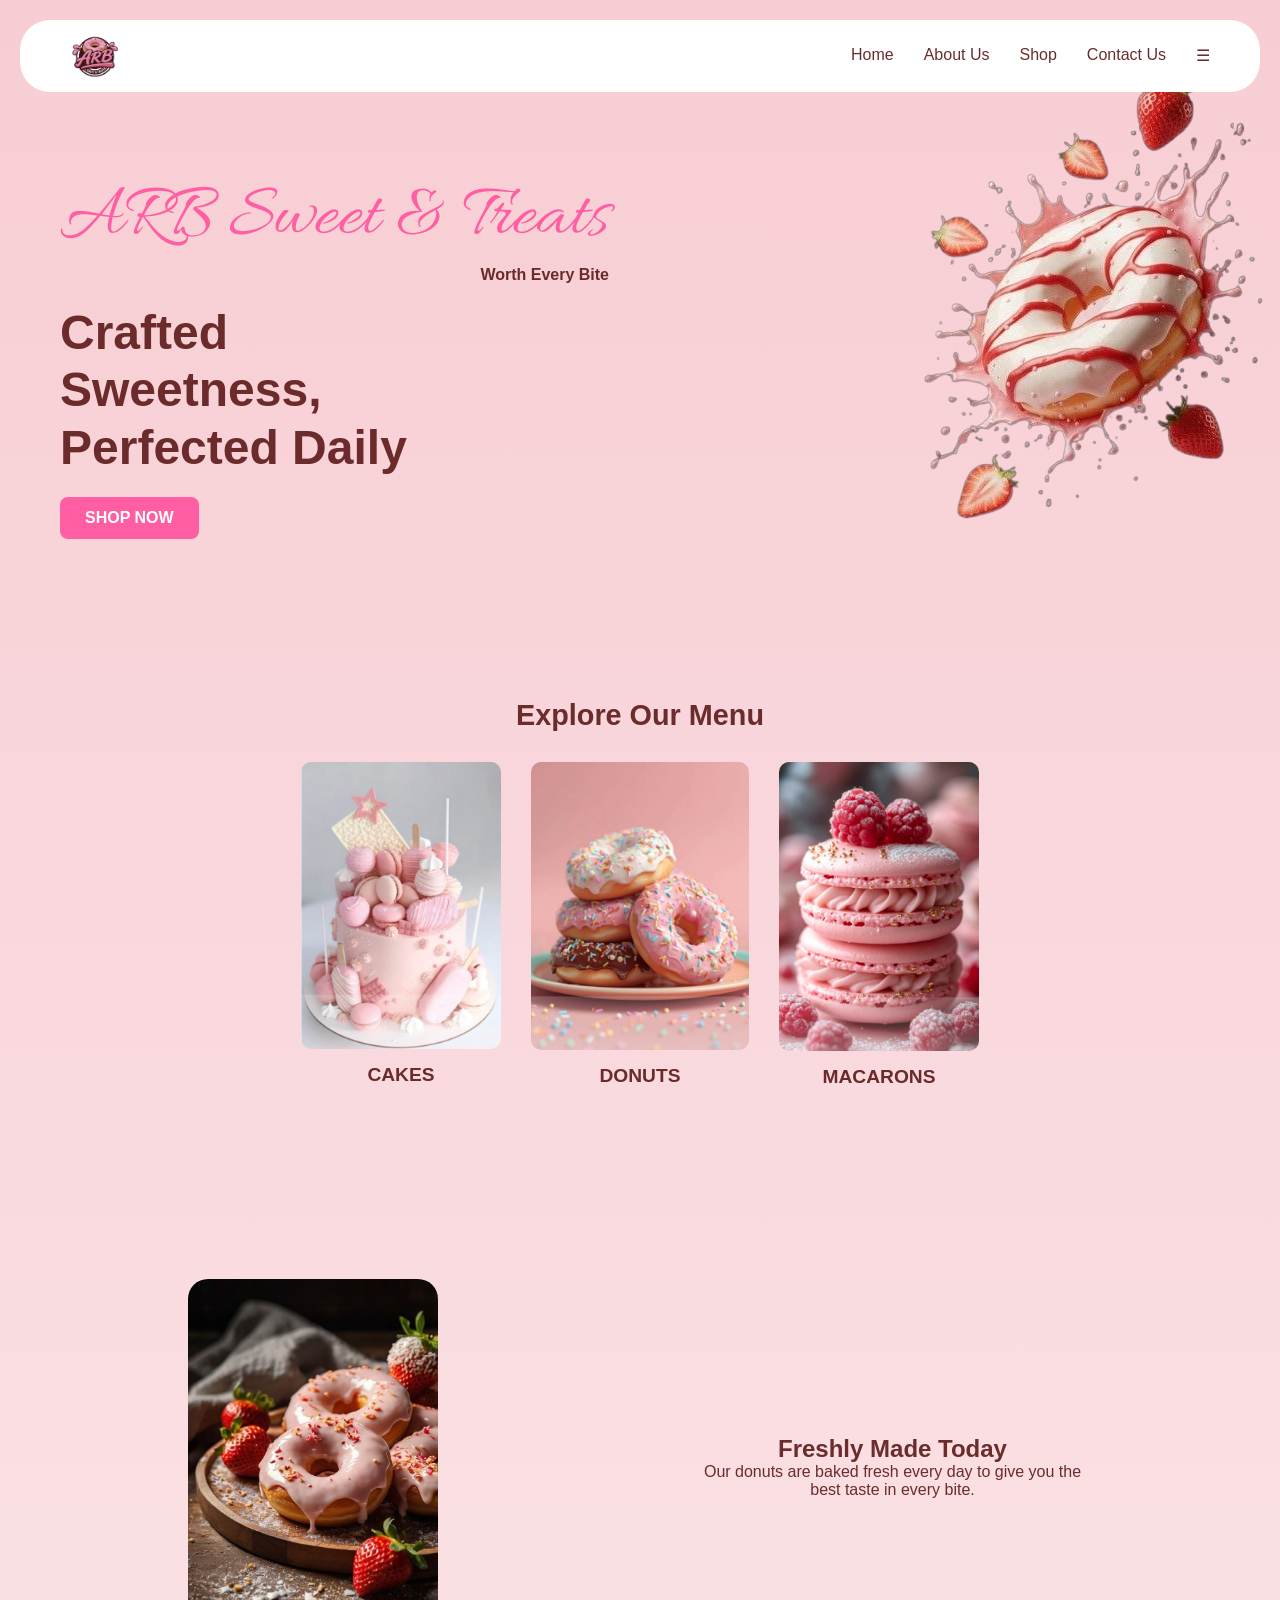
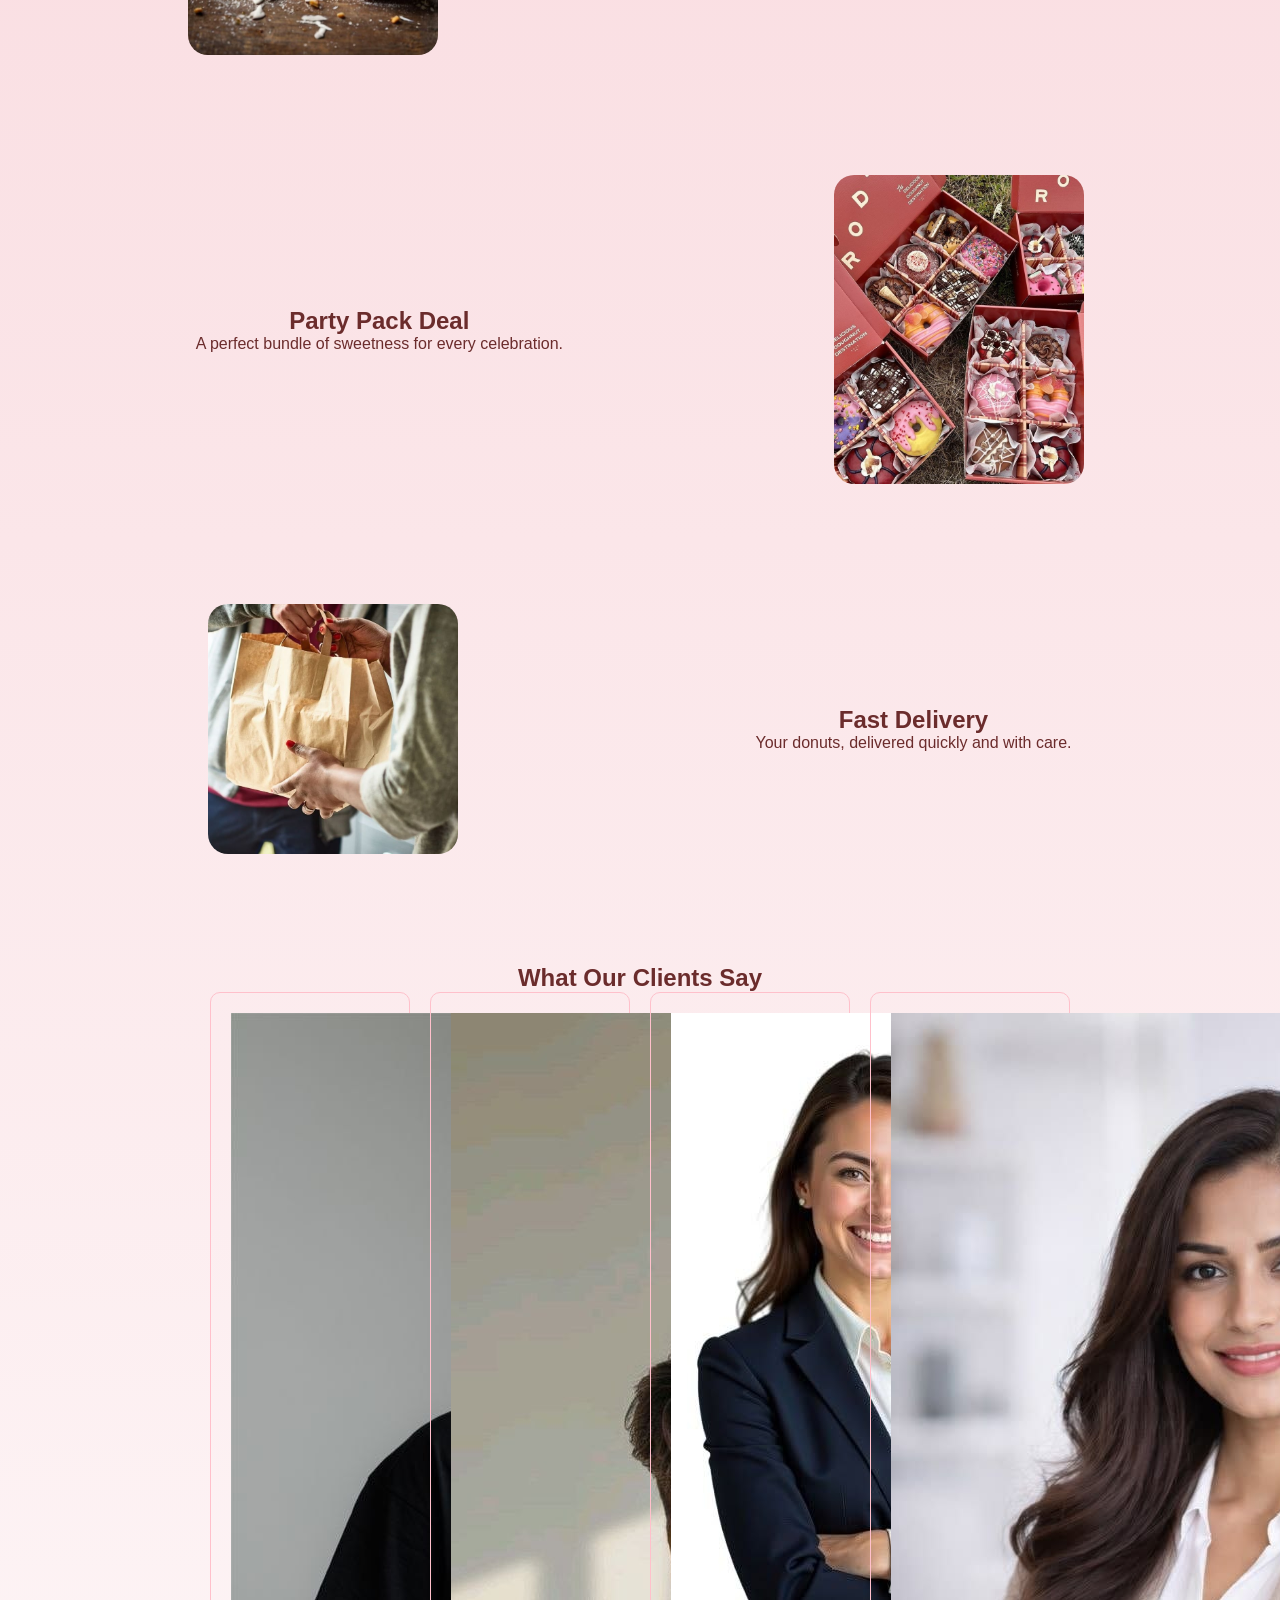
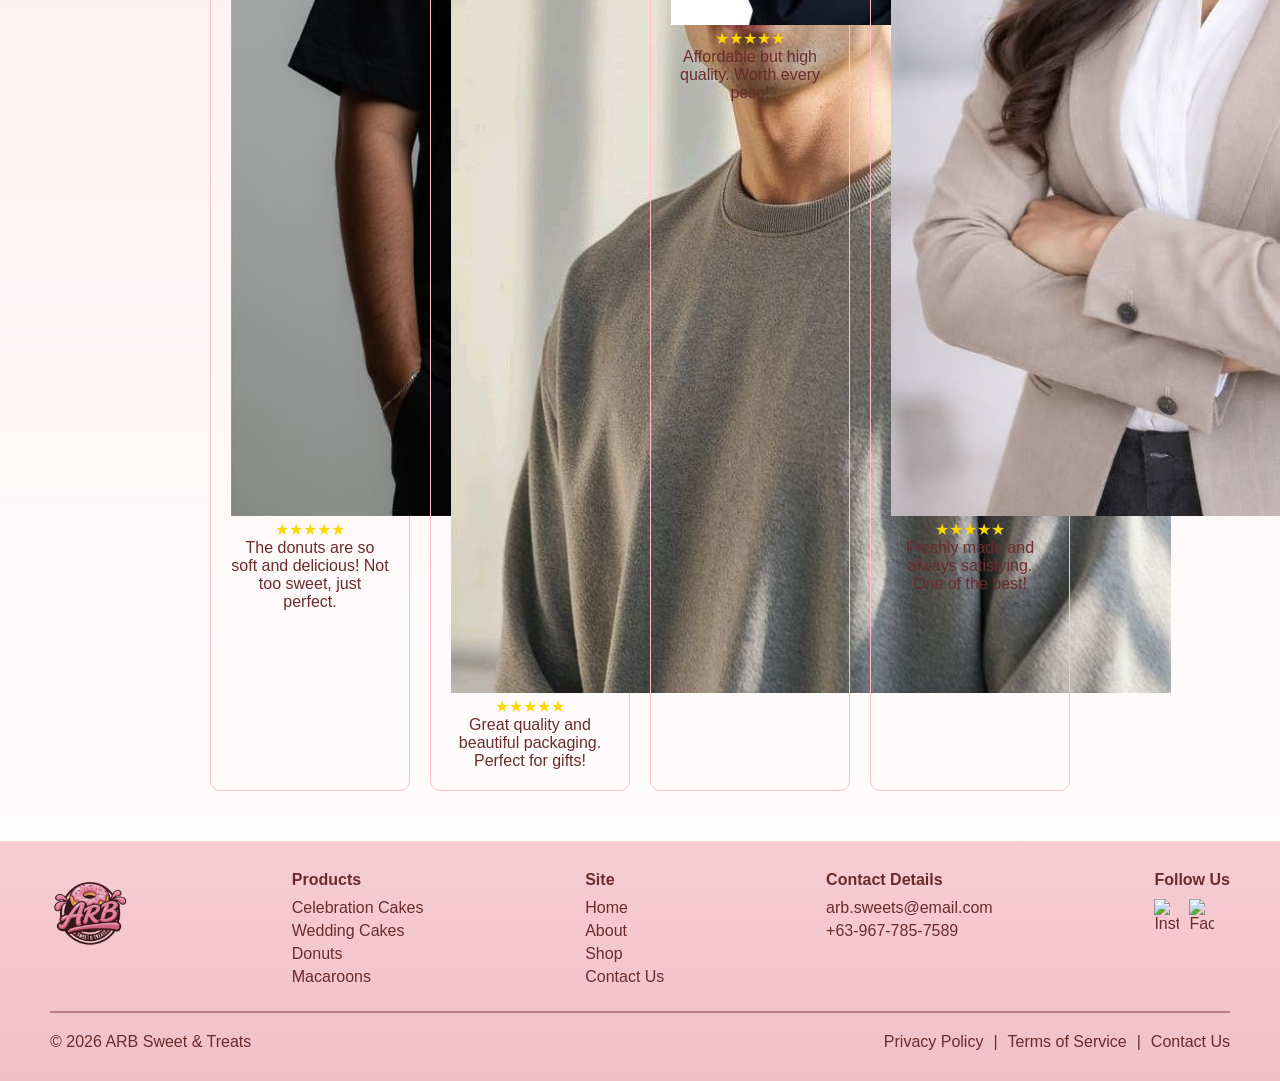
==== index.html @ 2cc2106b "Add files via upload" ====
<!DOCTYPE html>
<html lang="en">
<head>
<meta charset="UTF-8">
<meta name="viewport" content="width=device-width, initial-scale=1.0">
<title>ARB Sweet & Treats</title>
<link href="https://fonts.googleapis.com/css2?family=Allura&family=Poppins:wght@300;400;600;700&display=swap" rel="stylesheet">
<link rel="stylesheet" href="style.css">
</head>
<body>
<nav>
    <img src="Logo-2-.png" class="log">
    <ul>
        <li>Home</li>
        <li>About Us</li>
        <li>Shop</li>
        <li>Contact Us</li>
        <li>☰</li>
    </ul>
</nav>
<section class="hero">
    <div class="hero-text">
    <div class="logo-text">ARB Sweet & Treats</div>
    <div class="tagline">Worth Every Bite</div>
    <div class="main-text">
      Crafted<br>
      Sweetness,<br>
      Perfected Daily
    </div>
    <a href="#" class="btn">SHOP NOW</a>
  </div>
  
</section>
<section class="menu">
    <h2>Explore Our Menu</h2>
    <div class="menu-items">
    <div class="cek">
    <a href="cake.html">
    <img src="cek.png" alt="Cakes">
    </a>
    <p style="margin-top:10px; font-weight:600; color:#6b2b2b;">CAKES</p>
    <a style="display:inline-block; margin-top:10px; padding:8px 16px; background:#ff5fa200; color:white; border-radius:6px; text-decoration:none;"></a>
    </div>
    <div class="card">
    <a href="donuts.html">
        <img src="donut.png" alt="Donuts">
    </a>
    <p style="margin-top:10px; font-weight:600; color:#6b2b2b;">DONUTS</p>
    <a style="display:inline-block; margin-top:10px; padding:8px 16px; background:#ff5fa200; color:white; border-radius:6px; text-decoration:none;"></a>
    </div>
    <div class="mac">
    <a href="macarons.html">
        <img src="Macaron.png" alt="Macarons">
    </a>
    <p style="margin-top:10px; font-weight:600; color:#6b2b2b;">MACARONS</p>
    <a style="display:inline-block; margin-top:10px; padding:8px 16px; background:#ff5fa200; color:white; border-radius:6px; text-decoration:none;"></a>
    </div>
</section>
<section class="section">
    <img src="freshdonut.jpg">
    <div class="section-text">
        <h1>Freshly Made Today</h1>
        <p>Our donuts are baked fresh every day to give you the best taste in every bite.</p>
    </div>
</section>
<section class="section">
    <div class="section-text">
        <h1>Party Pack Deal</h1>
        <p>A perfect bundle of sweetness for every celebration.</p>
    </div>
    <img src="moredonats.jpg">
</section>
<section class="section">
    <img src="Delivery.jpg">
    <div class="section-text">
        <h1>Fast Delivery</h1>
        <p>Your donuts, delivered quickly and with care.</p>
    </div>
</section>
<section class="reviews">
    <h2>What Our Clients Say</h2>
    <div class="review-cards">
        <div class="review">
            <img src="review1.jpg" class="">
            <div class="stars">★★★★★</div>
            <p>The donuts are so soft and delicious! Not too sweet, just perfect.</p>
        </div>
        <div class="review">
            <img src="review2.jpg">
            <div class="stars">★★★★★</div>
            <p>Great quality and beautiful packaging. Perfect for gifts!</p>
        </div>
        <div class="review">
            <img src="review3.jpg">
            <div class="stars">★★★★★</div>
            <p>Affordable but high quality. Worth every peso!</p>
        </div>
        <div class="review">
            <img src="review4.jpg">
            <div class="stars">★★★★★</div>
            <p>Freshly made and always satisfying. One of the best!</p>
        </div>
    </div>
</section>
<footer class="footer">
    <div class="footer-container">
        <div class="footer-logo">
            <img src="Logo-2-.png" alt="ARB Logo">
        </div>
        <div class="footer-col">
            <h4>Products</h4>
            <p>Celebration Cakes</p>
            <p>Wedding Cakes</p>
            <p>Donuts</p>
            <p>Macaroons</p>
        </div>
        <div class="footer-col">
            <h4>Site</h4>
            <p>Home</p>
            <p>About</p>
            <p>Shop</p>
            <p>Contact Us</p>
        </div>
        <div class="footer-col">
            <h4>Contact Details</h4>
            <p>arb.sweets@email.com</p>
            <p>+63-967-785-7589</p>
        </div>
        <div class="footer-col">
            <h4>Follow Us</h4>
            <div class="social-icons">
                <img src="instagram.png" alt="Instagram">
                <img src="facebook.png" alt="Facebook">
            </div>
        </div>
    </div>
    <hr>
    <div class="footer-bottom">
        <p>© 2026 ARB Sweet & Treats</p>
        <div class="links">
            <span>Privacy Policy</span>
            <span>|</span>
            <span>Terms of Service</span>
            <span>|</span>
            <span>Contact Us</span>
        </div>
    </div>
</footer>
</body>
</html>
---- style.css ----
*{
    margin:0;
    padding:0;
    box-sizing:border-box;
    font-family: 'Segoe UI', sans-serif;
}

body{
    color:#6b2c2c;
    background-image: url(Donat.png ), linear-gradient(#f7cdd3, #ffffff);
    background-repeat: no-repeat;
    background-size: auto;
    background-position-x: right;
}
.move{
    position: left;
    
}
nav{
    position: sticky;
    top: 0;
    z-index: 1000;

    display:flex;
    justify-content:space-between;
    align-items:center;
    padding:10px 50px;
    background:white;
    border-radius:30px;
    margin:20px;
}

nav ul{
    display:flex;
    list-style:none;
    gap:30px;
}

nav ul li{
    cursor:pointer;
}
.log {
    width: 50px;
}

.hero{
  display:flex;
  align-items:center;
  justify-content:space-between;
  padding:60px 60px;
}

.hero-text{
  max-width:50%;
}

.logo-text{
  font-family:'Allura',cursive;
  font-size:75px;
  color:#ff5fa2;
}

.tagline{
  color:#6b2b2b;
  font-weight:600;
  margin-bottom:20px;
  text-align: right;
}

.btn {
    display:inline-block;
  margin-top:20px;
  padding:12px 25px;
  background:#ff5fa2;
  color:white;
  border-radius:8px;
  text-decoration:none;
  font-weight:600;
}

.main-text{
  font-size:48px;
  font-weight:700;
  color:#6b2b2b;
  line-height:1.2;
}

.menu{
    text-align:center;
    padding: 100px;
    font-size: larger;
}

.menu h2{
    margin-bottom:30px;
}

.menu-items{
    display:flex;
    justify-content:center;
    gap:30px;
}
.cek {
    width: 200px;
}
.cek img{
    width: 100%;
    border-radius: 10px;
}
.card{
    width:218px;
}

.card img{
    width:100%;
    border-radius:10px;
}
.mac {
    width: 200px;
}
.mac img {
    width: 100%;
    border-radius: 10px;
}

.stars{
    color: gold;
}
.section{
    display:flex;
    align-items:center;
    justify-content:space-around;
    padding:60px;
}

.section img{
    width:250px;
    border-radius:20px;
}

.section-text{
    max-width:400px;
    text-align:center;
}

.reviews{
    text-align:center;
    padding:50px;
}

.review-cards{
    display:flex;
    justify-content:center;
    gap:20px;
}

.review{
    border:1px solid pink;
    padding:20px;
    border-radius:10px;
    width:200px;
}

.footer{
    background: linear-gradient(#f7cdd3, #f1bfc7);
    padding: 30px 50px;
    color: #6b2c2c;
    font-family: 'Segoe UI', sans-serif;
}

.footer-container{
    display: flex;
    justify-content: space-between;
    align-items: flex-start;
    flex-wrap: wrap;
    gap: 30px;
}

.footer-logo img{
    width: 80px;
}

.footer-col h4{
    margin-bottom: 10px;
    font-size: 16px;
}

.footer-col p{
    margin: 5px 0;
    cursor: pointer;
}

.footer-col p:hover{
    text-decoration: underline;
}

.social-icons{
    display: flex;
    gap: 10px;
}

.social-icons img{
    width: 25px;
    cursor: pointer;
}

footer hr{
    margin: 20px 0;
    border: 0.5px solid #b87c84;
}

.footer-bottom{
    display: flex;
    justify-content: space-between;
    align-items: center;
    flex-wrap: wrap;
}

.footer-bottom .links{
    display: flex;
    gap: 10px;
}
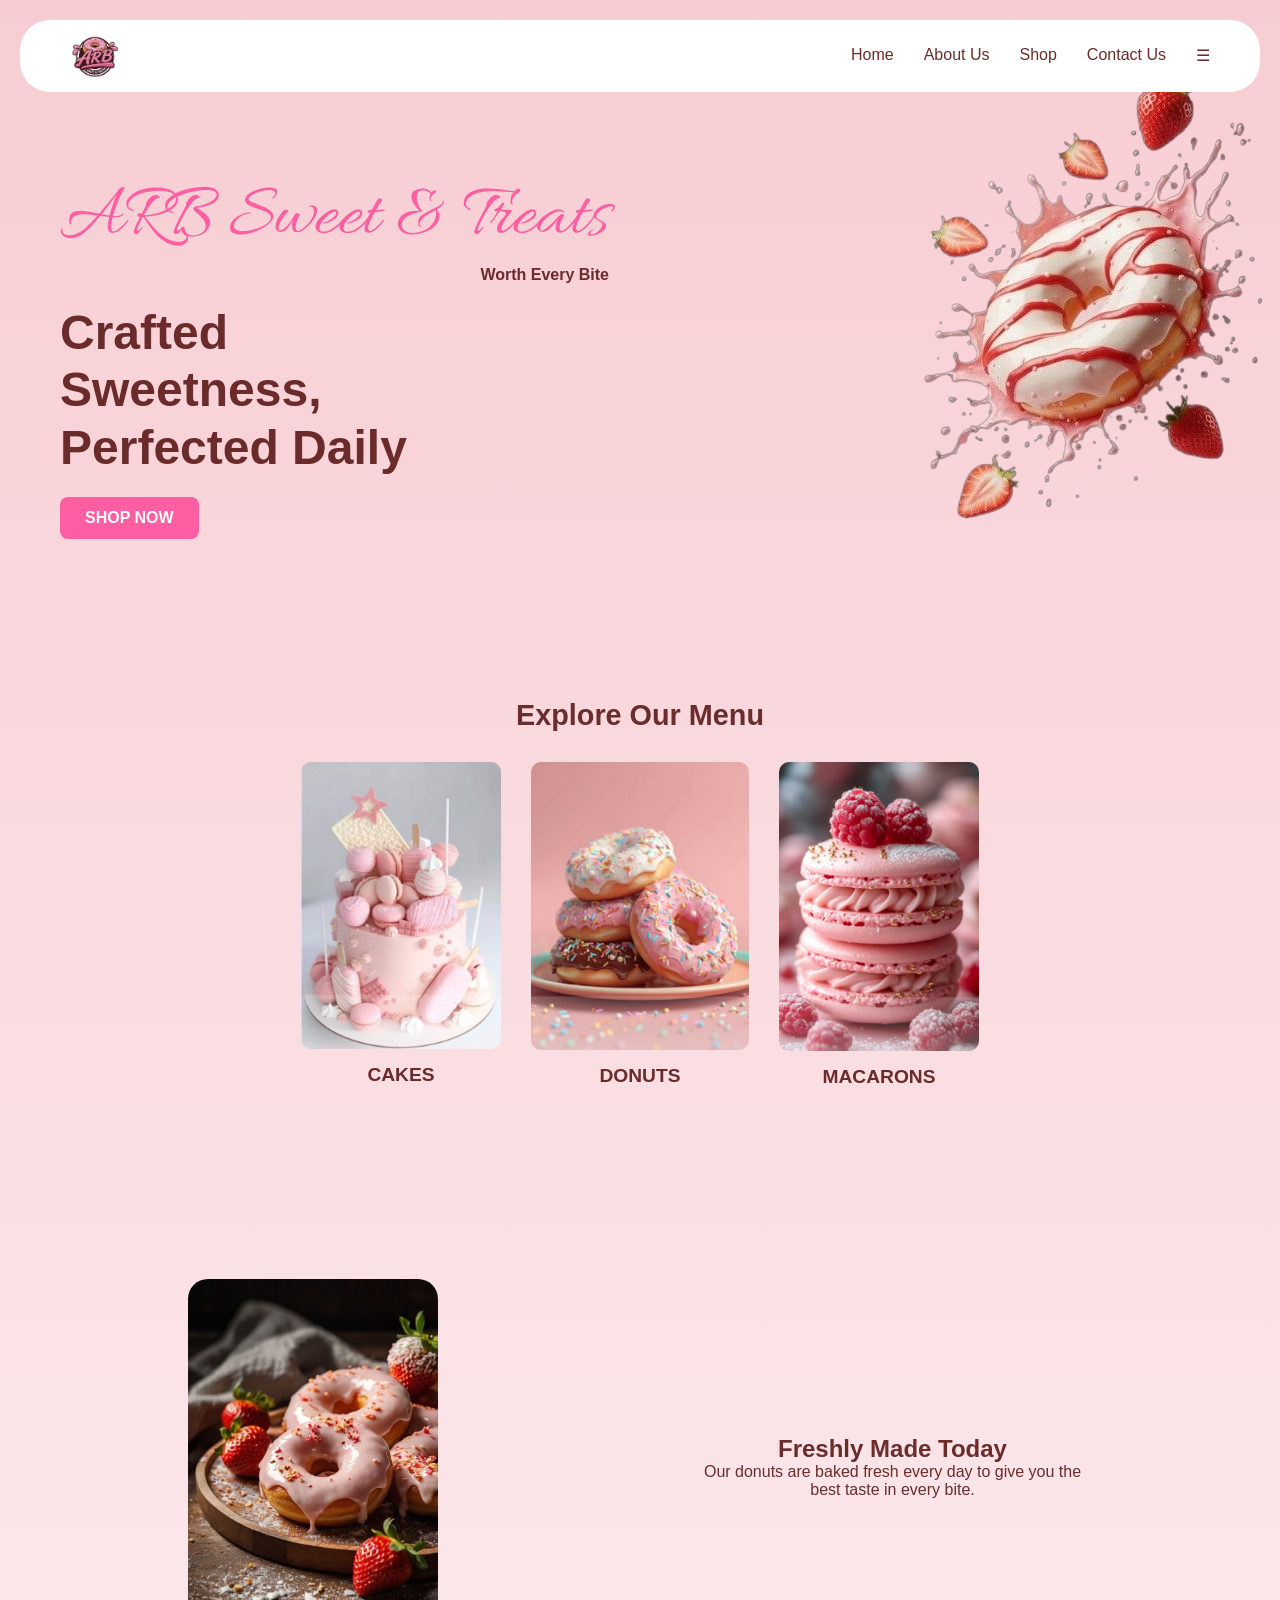
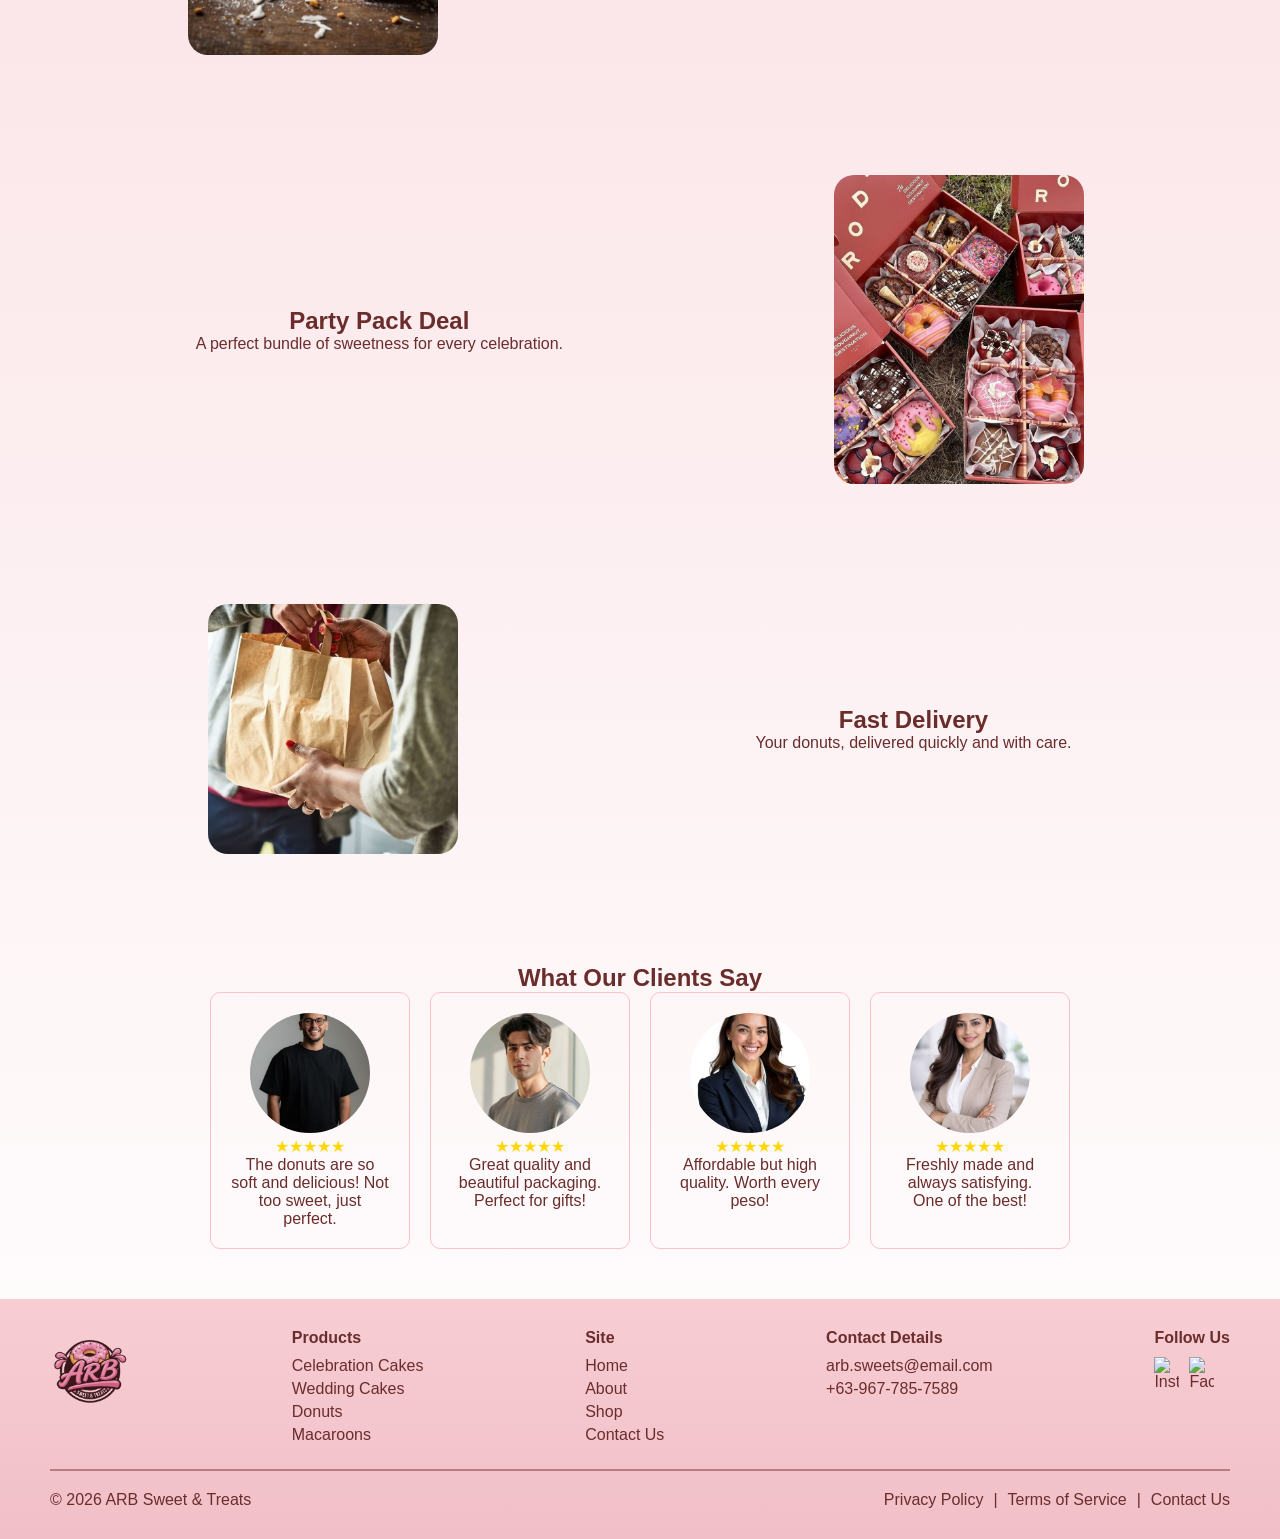
==== commit 8730e66c: "Update index.html" ====
--- a/index.html
+++ b/index.html
@@ -81,22 +81,22 @@
     <h2>What Our Clients Say</h2>
     <div class="review-cards">
         <div class="review">
-            <img src="review1.jpg" class="">
+            <img src="review1.jpg" class="png">
             <div class="stars">★★★★★</div>
             <p>The donuts are so soft and delicious! Not too sweet, just perfect.</p>
         </div>
         <div class="review">
-            <img src="review2.jpg">
+            <img src="review2.jpg" class="png">
             <div class="stars">★★★★★</div>
             <p>Great quality and beautiful packaging. Perfect for gifts!</p>
         </div>
         <div class="review">
-            <img src="review3.jpg">
+            <img src="review3.jpg" class="png">
             <div class="stars">★★★★★</div>
             <p>Affordable but high quality. Worth every peso!</p>
         </div>
         <div class="review">
-            <img src="review4.jpg">
+            <img src="review4.jpg" class="png">
             <div class="stars">★★★★★</div>
             <p>Freshly made and always satisfying. One of the best!</p>
         </div>
@@ -147,4 +147,4 @@
     </div>
 </footer>
 </body>
-</html>+</html>
--- a/style.css
+++ b/style.css
@@ -160,6 +160,12 @@
     border-radius:10px;
     width:200px;
 }
+.png{
+    width: 120px;     
+    height: 120px;
+    object-fit: cover;
+    border-radius: 50%;
+}
 
 .footer{
     background: linear-gradient(#f7cdd3, #f1bfc7);
@@ -219,4 +225,4 @@
 .footer-bottom .links{
     display: flex;
     gap: 10px;
-}+}
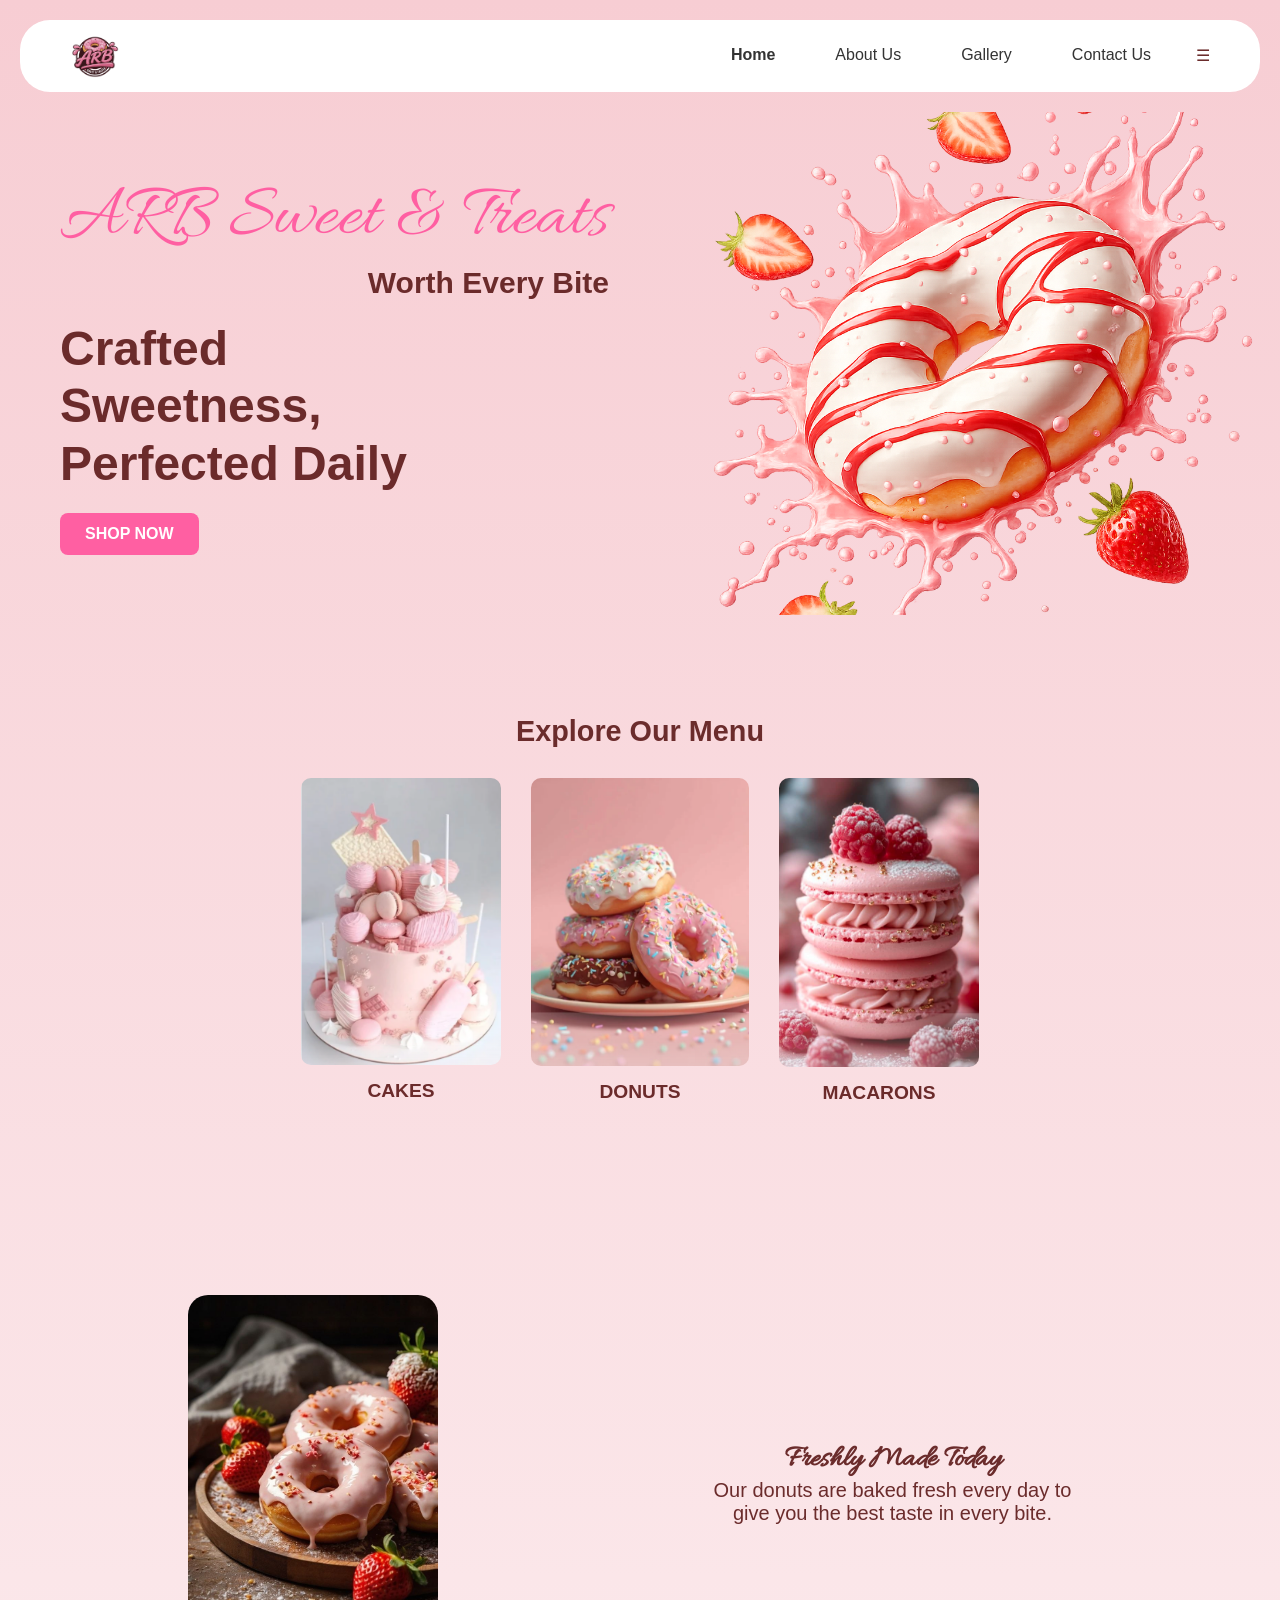
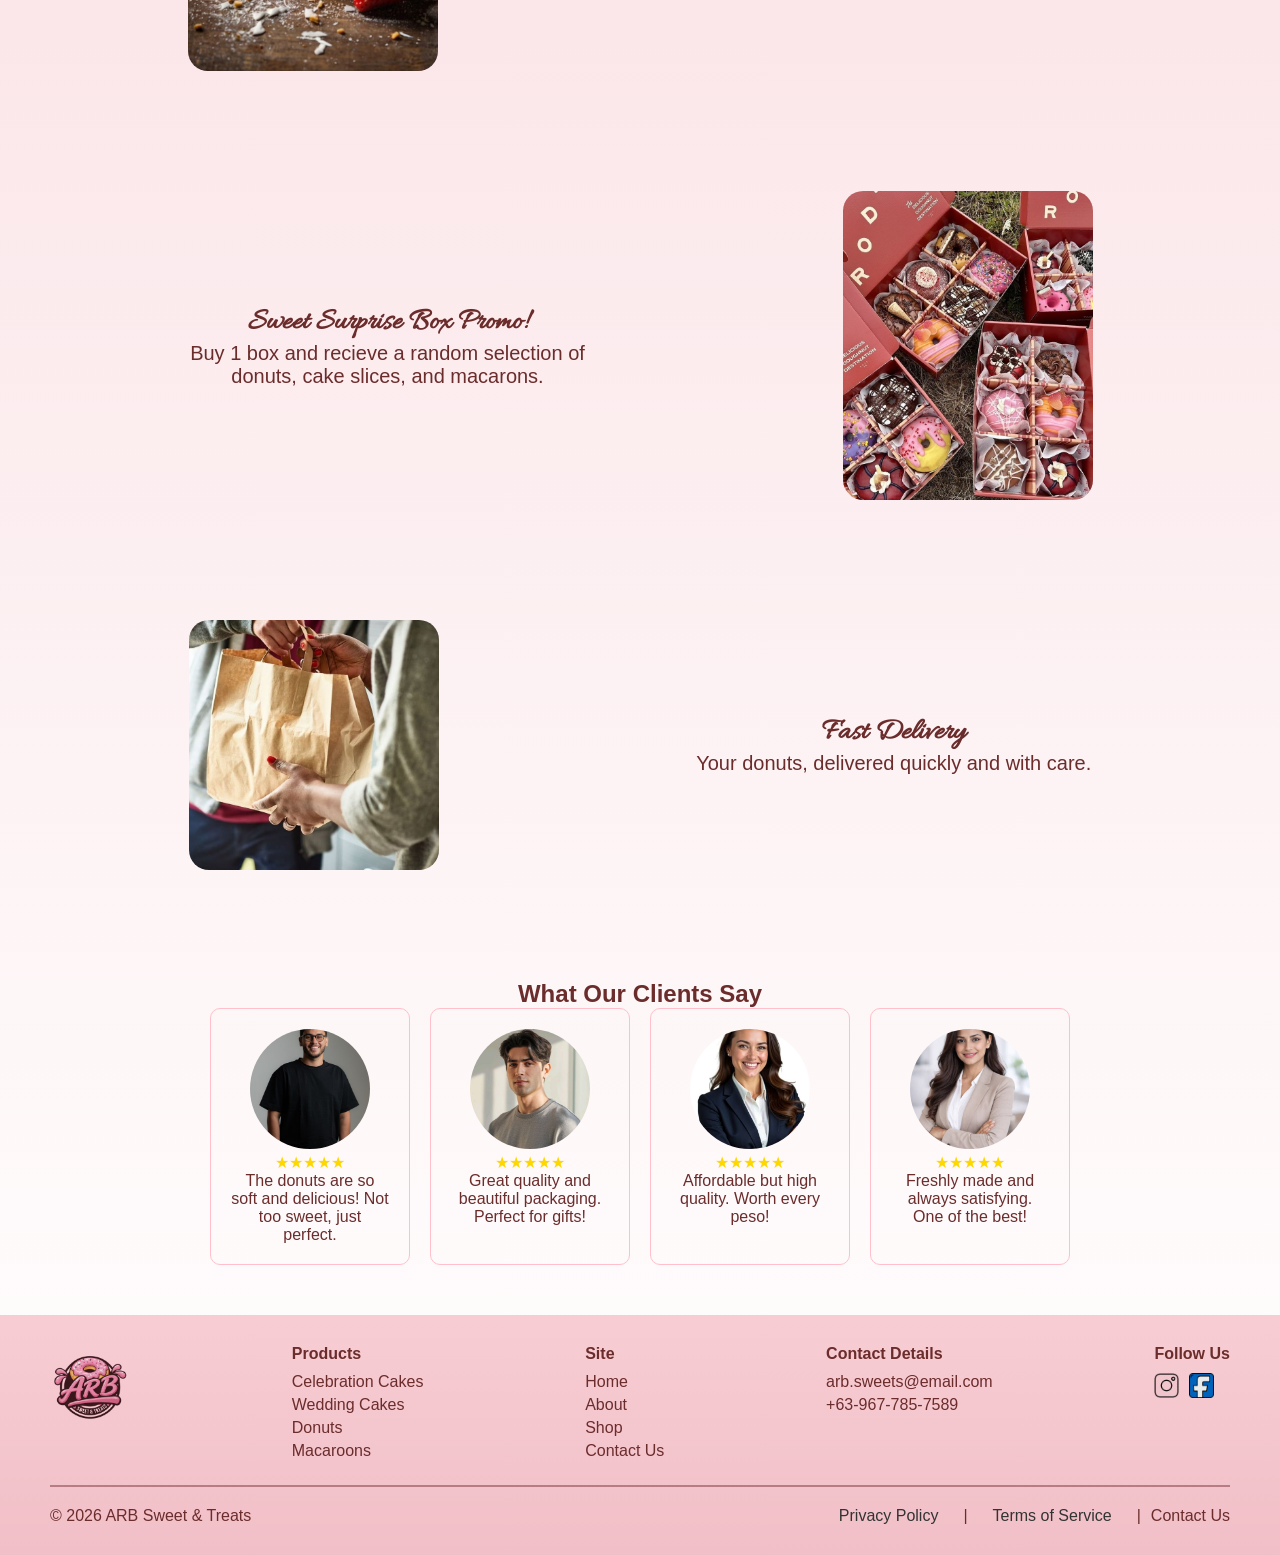
==== commit 1b7cab80: "Add files via upload" ====
--- a/index.html
+++ b/index.html
@@ -6,18 +6,22 @@
 <title>ARB Sweet & Treats</title>
 <link href="https://fonts.googleapis.com/css2?family=Allura&family=Poppins:wght@300;400;600;700&display=swap" rel="stylesheet">
 <link rel="stylesheet" href="style.css">
+<link rel="icon" type="image/x-icon" href="Logo-2-.png">
 </head>
 <body>
-<nav>
-    <img src="Logo-2-.png" class="log">
-    <ul>
-        <li>Home</li>
-        <li>About Us</li>
-        <li>Shop</li>
-        <li>Contact Us</li>
-        <li>☰</li>
+<nav class="navbar">
+    <img src="Logo-2-.png" class="log" alt="Logo">
+
+    <ul class="nav-links">
+        <li><a href="index.html"><strong>Home</strong></a></li>
+        <li><a href="aboutus.html">About Us</a></li>
+        <li><a href="gallery.html">Gallery</a></li>
+        <li><a href="contactus.html">Contact Us</a></li>
+        <li class="menu-icon">☰</li>
     </ul>
 </nav>
+</body>
+</html>
 <section class="hero">
     <div class="hero-text">
     <div class="logo-text">ARB Sweet & Treats</div>
@@ -65,8 +69,8 @@
 </section>
 <section class="section">
     <div class="section-text">
-        <h1>Party Pack Deal</h1>
-        <p>A perfect bundle of sweetness for every celebration.</p>
+        <h1>Sweet Surprise Box Promo!</h1>
+        <p>Buy 1 box and recieve a random selection of donuts, cake slices, and macarons.</p>
     </div>
     <img src="moredonats.jpg">
 </section>
@@ -128,9 +132,13 @@
         </div>
         <div class="footer-col">
             <h4>Follow Us</h4>
-            <div class="social-icons">
-                <img src="instagram.png" alt="Instagram">
+            <div class="social-icons"> 
+            <a href="https://www.instagram.com/arb.sweet.and.treats?igsh=MXdydmw1b2JwcTBnaw%3D%3D&utm_source=qr">
+                <img src="isnta.png" alt="Instagram" >
+            </a>
+            <a href="https://www.facebook.com/profile.php?id=61589173345510&rdid=NJDSo0jRx32XbYzb&share_url=https%3A%2F%2Fwww.facebook.com%2Fshare%2F1E2B8cwtdo#">
                 <img src="facebook.png" alt="Facebook">
+            </a>
             </div>
         </div>
     </div>
@@ -138,13 +146,17 @@
     <div class="footer-bottom">
         <p>© 2026 ARB Sweet & Treats</p>
         <div class="links">
+            <a href="privacy.html" class="links-term">
             <span>Privacy Policy</span>
+            </a>
             <span>|</span>
+            <a href="terms.html" class="links-term">
             <span>Terms of Service</span>
+            </a>
             <span>|</span>
             <span>Contact Us</span>
         </div>
     </div>
 </footer>
 </body>
-</html>
+</html>
--- a/style.css
+++ b/style.css
@@ -6,17 +6,15 @@
 }
 
 body{
+    background: linear-gradient(#f7cdd3, #ffffff);
     color:#6b2c2c;
-    background-image: url(Donat.png ), linear-gradient(#f7cdd3, #ffffff);
     background-repeat: no-repeat;
-    background-size: auto;
-    background-position-x: right;
 }
 .move{
     position: left;
     
 }
-nav{
+nav {
     position: sticky;
     top: 0;
     z-index: 1000;
@@ -30,6 +28,13 @@
     margin:20px;
 }
 
+nav a {
+    margin: 0 15px;
+    text-decoration: none;
+    color: #333;
+    font-weight: 500;
+}
+
 nav ul{
     display:flex;
     list-style:none;
@@ -44,10 +49,19 @@
 }
 
 .hero{
-  display:flex;
-  align-items:center;
-  justify-content:space-between;
-  padding:60px 60px;
+    display:flex;
+    align-items:center;
+    justify-content:space-between;
+    padding:60px 60px;
+    background-image: url(donat2.png);
+    background-repeat: no-repeat;
+    background-position: right center;
+    background-size: 600px;
+}
+
+.menu {
+    font-size: 24px;
+    cursor: pointer;
 }
 
 .hero-text{
@@ -65,6 +79,7 @@
   font-weight:600;
   margin-bottom:20px;
   text-align: right;
+  font-size: 30px;
 }
 
 .btn {
@@ -137,10 +152,13 @@
     width:250px;
     border-radius:20px;
 }
-
+.section h1{
+    font-family:'Allura',cursive;
+}
 .section-text{
     max-width:400px;
     text-align:center;
+    font-size: 20px;
 }
 
 .reviews{
@@ -160,8 +178,8 @@
     border-radius:10px;
     width:200px;
 }
-.png{
-    width: 120px;     
+.png {
+    width: 120px;      
     height: 120px;
     object-fit: cover;
     border-radius: 50%;
@@ -181,7 +199,12 @@
     flex-wrap: wrap;
     gap: 30px;
 }
-
+.links-term {
+    margin: 0 15px;
+    text-decoration: none;
+    color: #333;
+    font-weight: 500;
+}
 .footer-logo img{
     width: 80px;
 }
@@ -225,4 +248,4 @@
 .footer-bottom .links{
     display: flex;
     gap: 10px;
-}
+}
